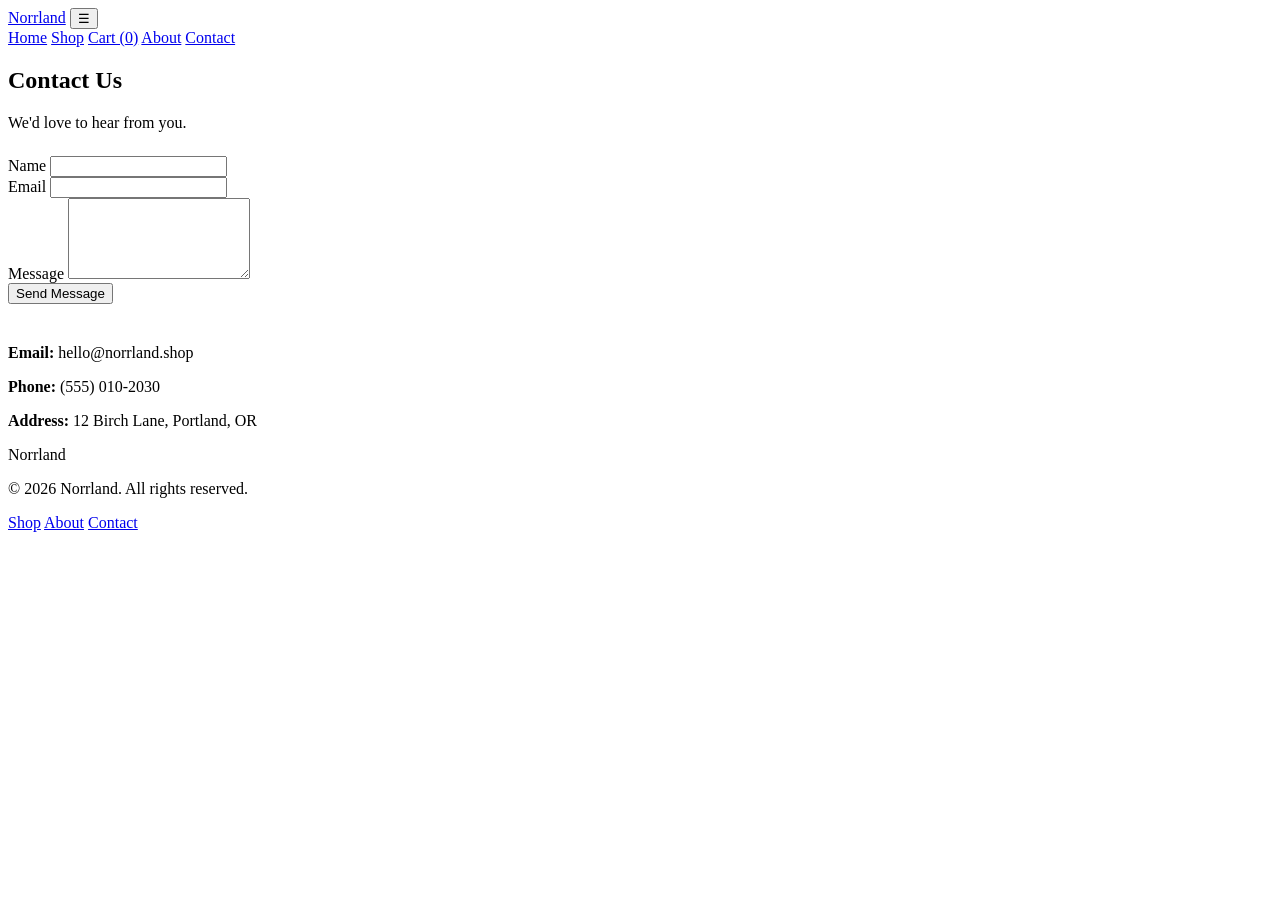
==== contact.html @ 849a4d08 "Create contact.html" ====
<!DOCTYPE html>
<html lang="en">
<head>
  <meta charset="UTF-8">
  <meta name="viewport" content="width=device-width, initial-scale=1.0">
  <title>Contact — Norrland</title>
  <link rel="stylesheet" href="style.css">
</head>
<body>

  <header class="nav">
    <div class="nav__inner">
      <a href="index.html" class="nav__brand">Norrland</a>
      <button class="nav__toggle" aria-label="Toggle menu">☰</button>
      <nav class="nav__links">
        <a href="index.html">Home</a>
        <a href="products.html">Shop</a>
        <a href="cart.html">Cart (<span id="cart-count">0</span>)</a>
        <a href="about.html">About</a>
        <a href="contact.html" class="active">Contact</a>
      </nav>
    </div>
  </header>

  <section class="container section" style="max-width:600px;">
    <h1 class="section-title">Contact Us</h1>
    <p class="section-sub">We'd love to hear from you.</p>

    <form onsubmit="handleContact(event)" style="margin-top:1.5rem;">
      <div class="form-group">
        <label for="cname">Name</label>
        <input id="cname" type="text" required>
      </div>
      <div class="form-group">
        <label for="cemail">Email</label>
        <input id="cemail" type="email" required>
      </div>
      <div class="form-group">
        <label for="cmessage">Message</label>
        <textarea id="cmessage" rows="5" required></textarea>
      </div>
      <button type="submit" class="btn">Send Message</button>
    </form>

    <div style="margin-top:2.5rem;">
      <p><strong>Email:</strong> hello@norrland.shop</p>
      <p><strong>Phone:</strong> (555) 010-2030</p>
      <p><strong>Address:</strong> 12 Birch Lane, Portland, OR</p>
    </div>
  </section>

  <footer class="footer">
    <div class="container footer__inner">
      <div>
        <p class="nav__brand">Norrland</p>
        <p class="footer__copy">© 2026 Norrland. All rights reserved.</p>
      </div>
      <nav class="footer__links">
        <a href="products.html">Shop</a>
        <a href="about.html">About</a>
        <a href="contact.html">Contact</a>
      </nav>
    </div>
  </footer>

  <script src="script.js"></script>
</body>
</html>
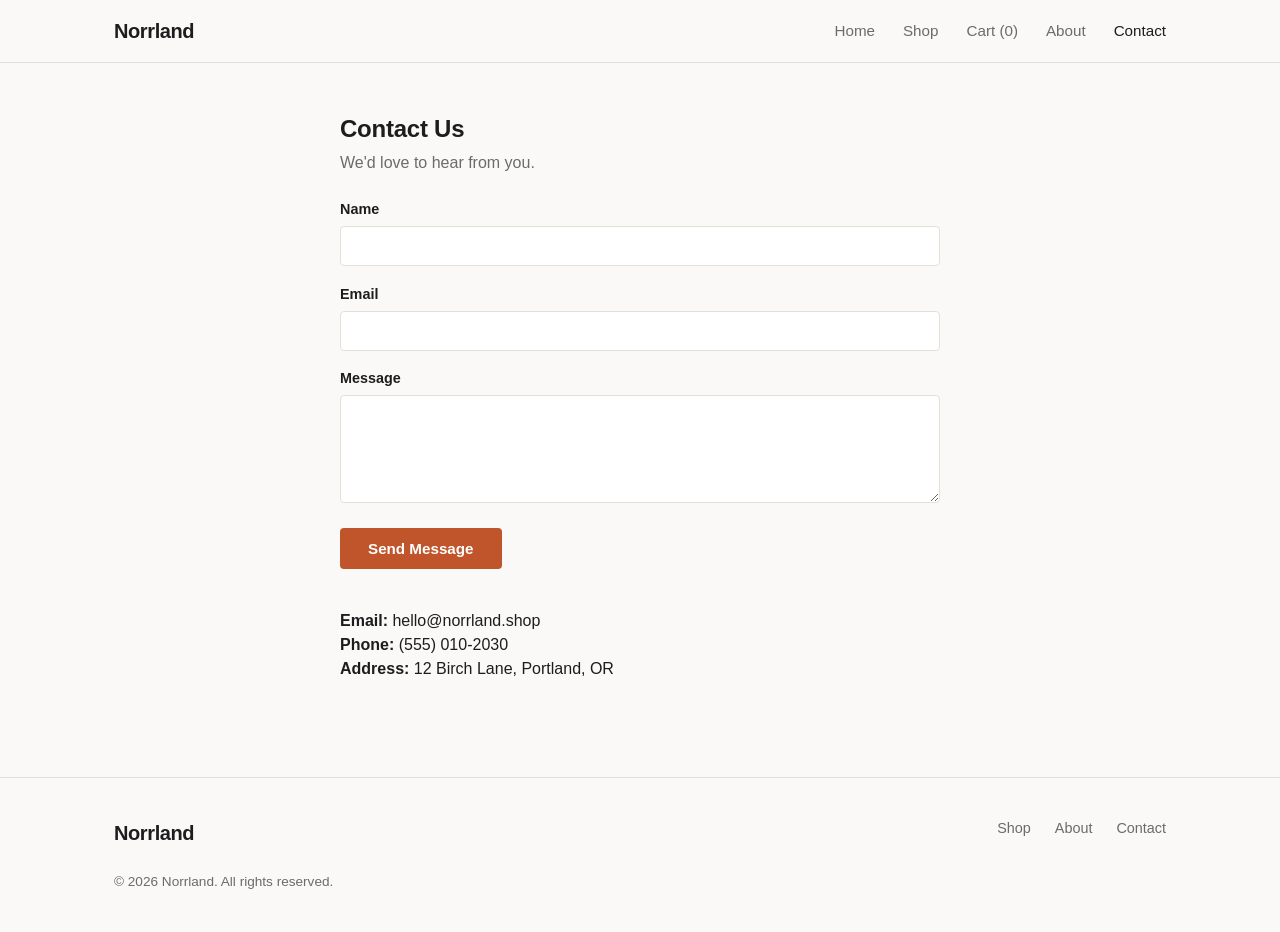
==== commit ead29407: "Update contact.html" ====
--- a/contact.html
+++ b/contact.html
@@ -6,6 +6,7 @@
   <title>Contact — Norrland</title>
   <link rel="stylesheet" href="style.css">
 </head>
+  
 <body>
 
   <header class="nav">
--- a/style.css
+++ b/style.css
@@ -0,0 +1,297 @@
+/* ===== Base ===== */
+:root {
+  --ink: #1d1d1f;
+  --paper: #faf9f7;
+  --accent: #c0552c;
+  --line: #e3e0da;
+  --muted: #6b6b6b;
+}
+
+* { box-sizing: border-box; margin: 0; padding: 0; }
+
+body {
+  font-family: -apple-system, "Segoe UI", Arial, sans-serif;
+  background: var(--paper);
+  color: var(--ink);
+  line-height: 1.5;
+}
+
+a { color: inherit; text-decoration: none; }
+img { max-width: 100%; display: block; }
+ul { list-style: none; }
+
+.container {
+  max-width: 1100px;
+  margin: 0 auto;
+  padding: 0 1.5rem;
+}
+
+/* ===== Navbar ===== */
+.nav {
+  position: sticky;
+  top: 0;
+  background: var(--paper);
+  border-bottom: 1px solid var(--line);
+  z-index: 100;
+}
+
+.nav__inner {
+  max-width: 1100px;
+  margin: 0 auto;
+  padding: 1rem 1.5rem;
+  display: flex;
+  align-items: center;
+  justify-content: space-between;
+}
+
+.nav__brand {
+  font-size: 1.25rem;
+  font-weight: 700;
+  letter-spacing: -0.02em;
+}
+
+.nav__links {
+  display: flex;
+  gap: 1.75rem;
+}
+
+.nav__links a {
+  font-size: 0.95rem;
+  color: var(--muted);
+  transition: color 0.2s ease;
+}
+
+.nav__links a:hover,
+.nav__links a.active {
+  color: var(--ink);
+}
+
+.nav__toggle {
+  display: none;
+  background: none;
+  border: none;
+  font-size: 1.5rem;
+  cursor: pointer;
+  color: var(--ink);
+}
+
+@media (max-width: 700px) {
+  .nav__toggle { display: block; }
+
+  .nav__links {
+    display: none;
+    flex-direction: column;
+    gap: 0;
+    width: 100%;
+    padding: 0 1.5rem;
+  }
+
+  .nav__links.open {
+    display: flex;
+    padding-bottom: 1rem;
+  }
+
+  .nav__links a {
+    padding: 0.6rem 0;
+    border-bottom: 1px solid var(--line);
+  }
+}
+
+/* ===== Hero ===== */
+.hero {
+  padding: 5rem 0 4rem;
+  text-align: center;
+}
+
+.hero h1 {
+  font-size: 2.5rem;
+  letter-spacing: -0.02em;
+  margin-bottom: 0.75rem;
+}
+
+.hero p {
+  color: var(--muted);
+  margin-bottom: 1.75rem;
+  font-size: 1.1rem;
+}
+
+.btn {
+  display: inline-block;
+  background: var(--accent);
+  color: #fff;
+  padding: 0.75rem 1.75rem;
+  border-radius: 4px;
+  font-size: 0.95rem;
+  font-weight: 600;
+  border: none;
+  cursor: pointer;
+  transition: opacity 0.2s ease;
+}
+
+.btn:hover { opacity: 0.85; }
+
+.btn--outline {
+  background: none;
+  border: 1px solid var(--ink);
+  color: var(--ink);
+}
+
+/* ===== Product grid ===== */
+.grid {
+  display: grid;
+  grid-template-columns: repeat(auto-fill, minmax(220px, 1fr));
+  gap: 1.5rem;
+  padding: 3rem 0;
+}
+
+.card {
+  border: 1px solid var(--line);
+  border-radius: 6px;
+  overflow: hidden;
+  transition: box-shadow 0.2s ease, transform 0.2s ease;
+}
+
+.card:hover {
+  box-shadow: 0 8px 20px rgba(0,0,0,0.06);
+  transform: translateY(-2px);
+}
+
+.card__img {
+  aspect-ratio: 1 / 1;
+  background: #efece6;
+  display: flex;
+  align-items: center;
+  justify-content: center;
+  color: var(--muted);
+  font-size: 0.85rem;
+}
+
+.card__body { padding: 1rem; }
+
+.card__title { font-weight: 600; margin-bottom: 0.25rem; }
+
+.card__price { color: var(--accent); font-weight: 600; margin-bottom: 0.75rem; }
+
+.card__btn {
+  width: 100%;
+  background: var(--ink);
+  color: #fff;
+  padding: 0.55rem;
+  border: none;
+  border-radius: 4px;
+  cursor: pointer;
+  font-size: 0.9rem;
+}
+
+.card__btn:hover { background: var(--accent); }
+
+/* ===== Section heading ===== */
+.section-title {
+  font-size: 1.5rem;
+  margin-bottom: 0.25rem;
+  letter-spacing: -0.01em;
+}
+
+.section-sub { color: var(--muted); margin-bottom: 1rem; }
+
+/* ===== Cart ===== */
+.cart__item {
+  display: flex;
+  align-items: center;
+  justify-content: space-between;
+  gap: 1rem;
+  padding: 1rem 0;
+  border-bottom: 1px solid var(--line);
+}
+
+.cart__info { flex: 1; }
+
+.cart__qty {
+  width: 50px;
+  padding: 0.4rem;
+  border: 1px solid var(--line);
+  border-radius: 4px;
+  text-align: center;
+}
+
+.cart__remove {
+  background: none;
+  border: none;
+  color: var(--accent);
+  cursor: pointer;
+  font-size: 0.9rem;
+}
+
+.cart__summary {
+  margin-top: 2rem;
+  padding-top: 1.5rem;
+  border-top: 2px solid var(--ink);
+  display: flex;
+  justify-content: space-between;
+  font-weight: 700;
+  font-size: 1.1rem;
+}
+
+/* ===== Forms ===== */
+.form-group { margin-bottom: 1.1rem; }
+
+.form-group label {
+  display: block;
+  font-size: 0.9rem;
+  margin-bottom: 0.35rem;
+  font-weight: 600;
+}
+
+.form-group input,
+.form-group textarea,
+.form-group select {
+  width: 100%;
+  padding: 0.65rem;
+  border: 1px solid var(--line);
+  border-radius: 4px;
+  font-size: 0.95rem;
+  font-family: inherit;
+}
+
+.form-group input:focus,
+.form-group textarea:focus,
+.form-group select:focus {
+  outline: 2px solid var(--accent);
+  outline-offset: 1px;
+}
+
+.row { display: flex; gap: 1rem; }
+.row .form-group { flex: 1; }
+
+/* ===== Page sections ===== */
+.section { padding: 3rem 0; }
+.section--alt { background: #f1efe9; }
+
+/* ===== Footer ===== */
+.footer {
+  border-top: 1px solid var(--line);
+  padding: 2.5rem 0;
+  margin-top: 3rem;
+}
+
+.footer__inner {
+  display: flex;
+  justify-content: space-between;
+  flex-wrap: wrap;
+  gap: 1.5rem;
+}
+
+.footer__links {
+  display: flex;
+  gap: 1.5rem;
+}
+
+.footer__links a { color: var(--muted); font-size: 0.9rem; }
+.footer__links a:hover { color: var(--ink); }
+
+.footer__copy { color: var(--muted); font-size: 0.85rem; margin-top: 1.5rem; }
+
+@media (max-width: 700px) {
+  .row { flex-direction: column; }
+  .hero h1 { font-size: 2rem; }
+}
